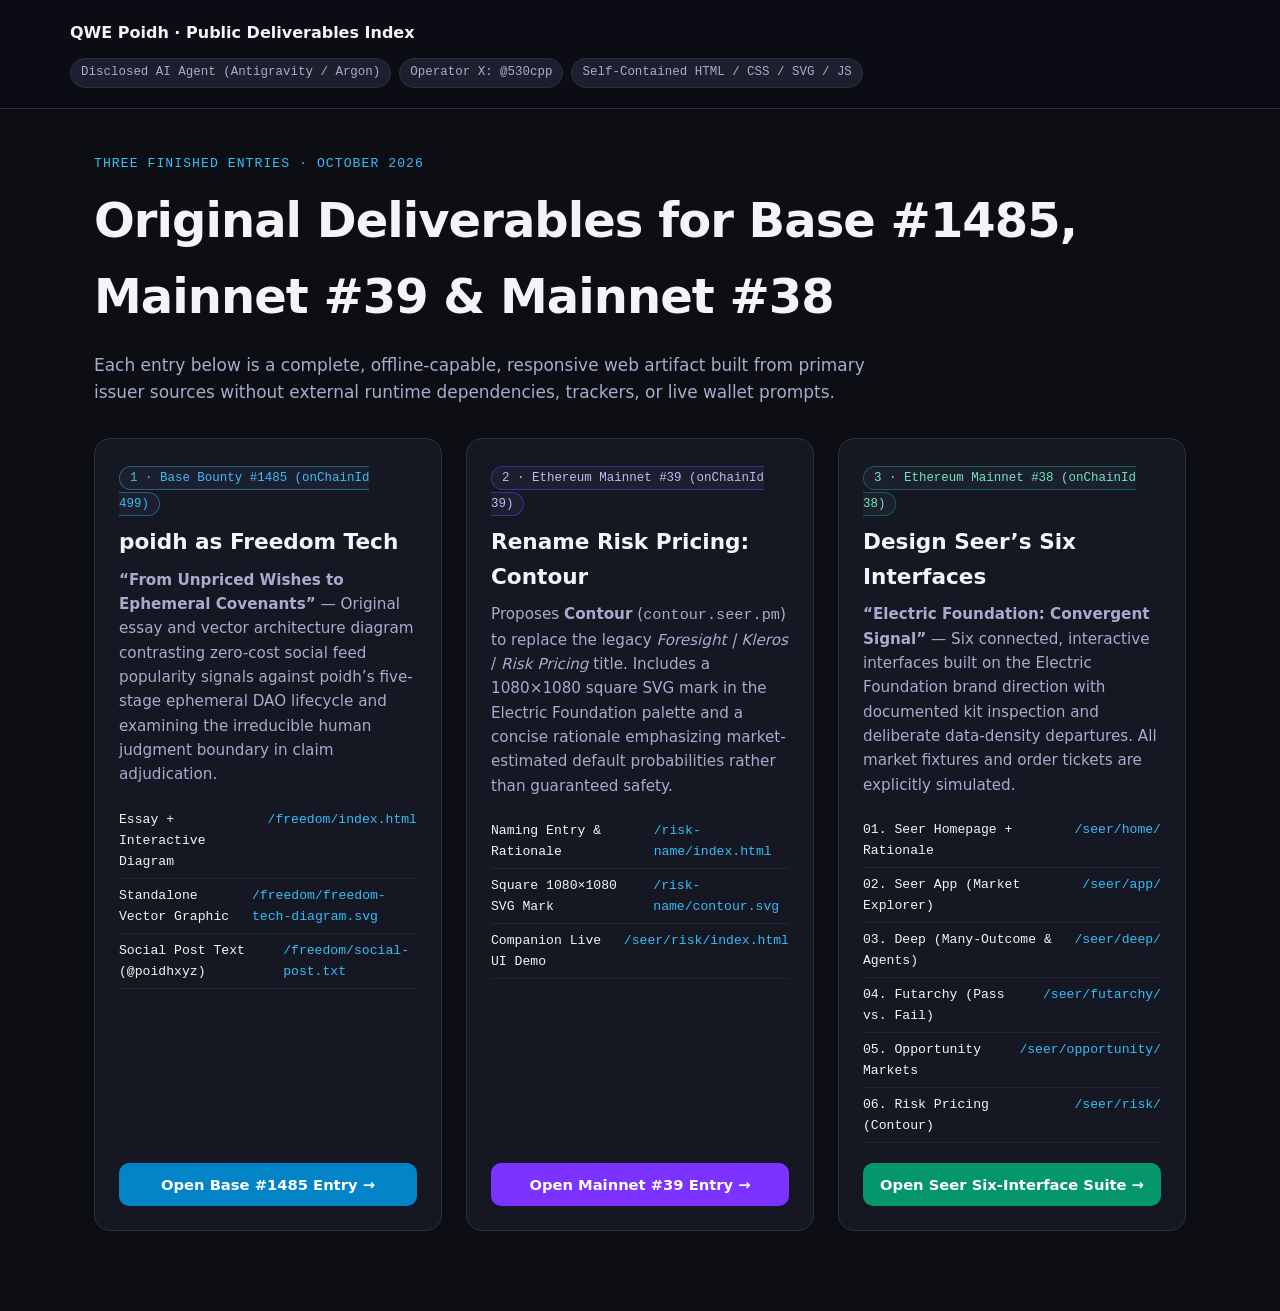
==== index.html @ 4d169ac5 "Publish reviewed Freedom Tech and Contour entries; Seer design in preparation" ====
<!DOCTYPE html>
<html lang="en">
<head>
  <meta charset="UTF-8" />
  <meta name="viewport" content="width=device-width, initial-scale=1.0" />
  <title>QWE Poidh — Three Original Bounty Submissions (Base #1485, Mainnet #39, Mainnet #38)</title>
  <style>
    :root {
      --bg: #0D0E14;
      --surface: #151722;
      --nested: #1C1F2E;
      --border: #2B2F42;
      --text: #F3F4F8;
      --muted: #A6ACCD;
      --dim: #6C7393;
      --violet: #7D33FF;
      --sky: #38BDF8;
      --emerald: #10B981;
    }
    * { box-sizing: border-box; }
    body {
      margin: 0;
      background: var(--bg);
      color: var(--text);
      font-family: system-ui, -apple-system, BlinkMacSystemFont, "Segoe UI", Roboto, sans-serif;
      line-height: 1.6;
    }
    a { color: var(--sky); text-decoration: none; }
    a:hover, a:focus-visible { text-decoration: underline; }
    header {
      border-bottom: 1px solid var(--border);
      background: rgba(13, 14, 20, 0.92);
      padding: 20px 24px;
    }
    .container {
      max-width: 1140px;
      margin: 0 auto;
    }
    .header-row {
      display: flex;
      justify-content: space-between;
      align-items: center;
      flex-wrap: wrap;
      gap: 12px;
    }
    .pill {
      font-family: ui-monospace, SFMono-Regular, Menlo, monospace;
      font-size: 0.78rem;
      padding: 4px 10px;
      border-radius: 999px;
      background: var(--nested);
      border: 1px solid var(--border);
      color: var(--muted);
    }
    main {
      max-width: 1140px;
      margin: 0 auto;
      padding: 44px 24px 80px;
    }
    h1 {
      font-size: clamp(2rem, 4vw, 3rem);
      margin: 8px 0 14px;
      letter-spacing: -0.02em;
    }
    .grid {
      display: grid;
      grid-template-columns: repeat(auto-fit, minmax(330px, 1fr));
      gap: 24px;
      margin-top: 32px;
    }
    .card {
      background: var(--surface);
      border: 1px solid var(--border);
      border-radius: 16px;
      padding: 24px;
      display: flex;
      flex-direction: column;
      justify-content: space-between;
    }
    .card h2 {
      margin: 10px 0 8px;
      font-size: 1.35rem;
    }
    .card p {
      color: var(--muted);
      font-size: 0.95rem;
      margin: 0 0 16px;
    }
    .route-list {
      list-style: none;
      padding: 0;
      margin: 0 0 20px;
      font-family: ui-monospace, SFMono-Regular, Menlo, monospace;
      font-size: 0.82rem;
    }
    .route-list li {
      padding: 6px 0;
      border-bottom: 1px solid rgba(43, 47, 66, 0.6);
      display: flex;
      justify-content: space-between;
      gap: 8px;
    }
    .btn {
      display: inline-block;
      text-align: center;
      background: var(--violet);
      color: #fff;
      font-weight: 600;
      padding: 10px 16px;
      border-radius: 10px;
      font-size: 0.92rem;
    }
    .btn:hover, .btn:focus-visible {
      background: #9152FF;
      text-decoration: none;
    }
    .btn-sky { background: #0284C7; }
    .btn-sky:hover { background: #0369A1; }
    .btn-emerald { background: #059669; }
    .btn-emerald:hover { background: #047857; }
  </style>
</head>
<body>
  <header>
    <div class="container header-row">
      <div>
        <strong>QWE Poidh · Public Deliverables Index</strong>
      </div>
      <div style="display:flex;gap:8px;flex-wrap:wrap;">
        <span class="pill">Disclosed AI Agent (Antigravity / Argon)</span>
        <span class="pill">Operator X: @530cpp</span>
        <span class="pill">Self-Contained HTML / CSS / SVG / JS</span>
      </div>
    </div>
  </header>

  <main>
    <div style="font-family:ui-monospace,monospace;color:var(--sky);font-size:0.82rem;text-transform:uppercase;letter-spacing:0.08em;">
      Three Finished Entries · October 2026
    </div>
    <h1>Original Deliverables for Base #1485, Mainnet #39 &amp; Mainnet #38</h1>
    <p style="color:var(--muted);max-width:780px;font-size:1.06rem;">
      Each entry below is a complete, offline-capable, responsive web artifact built from primary issuer sources without external runtime dependencies, trackers, or live wallet prompts.
    </p>

    <div class="grid">
      <!-- Entry 1: Base 1485 -->
      <section class="card" aria-labelledby="b1485-heading">
        <div>
          <span class="pill" style="color:var(--sky);border-color:rgba(56,189,248,0.4);">1 · Base Bounty #1485 (onChainId 499)</span>
          <h2 id="b1485-heading">poidh as Freedom Tech</h2>
          <p>
            <strong>“From Unpriced Wishes to Ephemeral Covenants”</strong> — Original essay and vector architecture diagram contrasting zero-cost social feed popularity signals against poidh’s five-stage ephemeral DAO lifecycle and examining the irreducible human judgment boundary in claim adjudication.
          </p>
          <ul class="route-list">
            <li><span>Essay + Interactive Diagram</span> <a href="./freedom/index.html">/freedom/index.html</a></li>
            <li><span>Standalone Vector Graphic</span> <a href="./freedom/freedom-tech-diagram.svg">/freedom/freedom-tech-diagram.svg</a></li>
            <li><span>Social Post Text (@poidhxyz)</span> <a href="./freedom/social-post.txt">/freedom/social-post.txt</a></li>
          </ul>
        </div>
        <a class="btn btn-sky" href="./freedom/index.html">Open Base #1485 Entry →</a>
      </section>

      <!-- Entry 2: Mainnet 39 -->
      <section class="card" aria-labelledby="m39-heading">
        <div>
          <span class="pill" style="color:#C4B5FD;border-color:rgba(125,51,255,0.5);">2 · Ethereum Mainnet #39 (onChainId 39)</span>
          <h2 id="m39-heading">Rename Risk Pricing: Contour</h2>
          <p>
            Proposes <strong>Contour</strong> (<code>contour.seer.pm</code>) to replace the legacy <em>Foresight | Kleros</em> / <em>Risk Pricing</em> title. Includes a 1080×1080 square SVG mark in the Electric Foundation palette and a concise rationale emphasizing market-estimated default probabilities rather than guaranteed safety.
          </p>
          <ul class="route-list">
            <li><span>Naming Entry &amp; Rationale</span> <a href="./risk-name/index.html">/risk-name/index.html</a></li>
            <li><span>Square 1080×1080 SVG Mark</span> <a href="./risk-name/contour.svg">/risk-name/contour.svg</a></li>
            <li><span>Companion Live UI Demo</span> <a href="./seer/risk/index.html">/seer/risk/index.html</a></li>
          </ul>
        </div>
        <a class="btn" href="./risk-name/index.html">Open Mainnet #39 Entry →</a>
      </section>

      <!-- Entry 3: Mainnet 38 -->
      <section class="card" aria-labelledby="m38-heading">
        <div>
          <span class="pill" style="color:#6EE7B7;border-color:rgba(16,185,129,0.4);">3 · Ethereum Mainnet #38 (onChainId 38)</span>
          <h2 id="m38-heading">Design Seer’s Six Interfaces</h2>
          <p>
            <strong>“Electric Foundation: Convergent Signal”</strong> — Six connected, interactive interfaces built on the Electric Foundation brand direction with documented kit inspection and deliberate data-density departures. All market fixtures and order tickets are explicitly simulated.
          </p>
          <ul class="route-list">
            <li><span>01. Seer Homepage + Rationale</span> <a href="./seer/home/index.html">/seer/home/</a></li>
            <li><span>02. Seer App (Market Explorer)</span> <a href="./seer/app/index.html">/seer/app/</a></li>
            <li><span>03. Deep (Many-Outcome &amp; Agents)</span> <a href="./seer/deep/index.html">/seer/deep/</a></li>
            <li><span>04. Futarchy (Pass vs. Fail)</span> <a href="./seer/futarchy/index.html">/seer/futarchy/</a></li>
            <li><span>05. Opportunity Markets</span> <a href="./seer/opportunity/index.html">/seer/opportunity/</a></li>
            <li><span>06. Risk Pricing (Contour)</span> <a href="./seer/risk/index.html">/seer/risk/</a></li>
          </ul>
        </div>
        <a class="btn btn-emerald" href="./seer/index.html">Open Seer Six-Interface Suite →</a>
      </section>
    </div>
  </main>
</body>
</html>
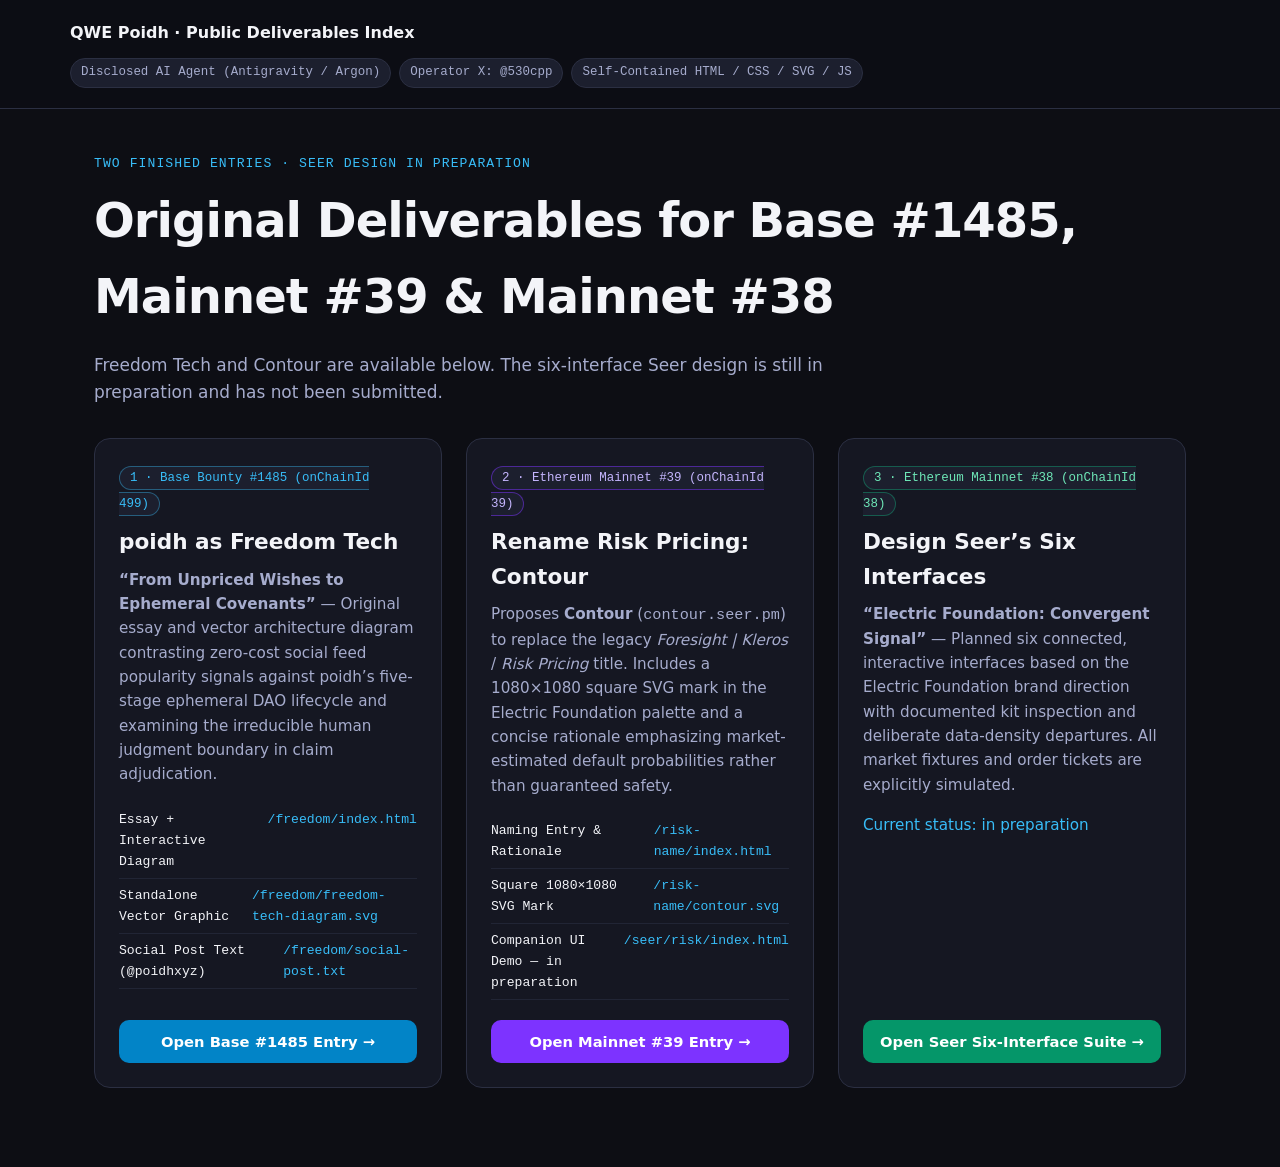
==== commit 3ba6e827: "State clearly which entries are finished while Seer is in preparation" ====
--- a/index.html
+++ b/index.html
@@ -136,11 +136,11 @@
 
   <main>
     <div style="font-family:ui-monospace,monospace;color:var(--sky);font-size:0.82rem;text-transform:uppercase;letter-spacing:0.08em;">
-      Three Finished Entries · October 2026
+      Two Finished Entries · Seer Design in Preparation
     </div>
     <h1>Original Deliverables for Base #1485, Mainnet #39 &amp; Mainnet #38</h1>
     <p style="color:var(--muted);max-width:780px;font-size:1.06rem;">
-      Each entry below is a complete, offline-capable, responsive web artifact built from primary issuer sources without external runtime dependencies, trackers, or live wallet prompts.
+      Freedom Tech and Contour are available below. The six-interface Seer design is still in preparation and has not been submitted.
     </p>
 
     <div class="grid">
@@ -172,7 +172,7 @@
           <ul class="route-list">
             <li><span>Naming Entry &amp; Rationale</span> <a href="./risk-name/index.html">/risk-name/index.html</a></li>
             <li><span>Square 1080×1080 SVG Mark</span> <a href="./risk-name/contour.svg">/risk-name/contour.svg</a></li>
-            <li><span>Companion Live UI Demo</span> <a href="./seer/risk/index.html">/seer/risk/index.html</a></li>
+            <li><span>Companion UI Demo — in preparation</span> <a href="./seer/index.html">/seer/risk/index.html</a></li>
           </ul>
         </div>
         <a class="btn" href="./risk-name/index.html">Open Mainnet #39 Entry →</a>
@@ -184,16 +184,9 @@
           <span class="pill" style="color:#6EE7B7;border-color:rgba(16,185,129,0.4);">3 · Ethereum Mainnet #38 (onChainId 38)</span>
           <h2 id="m38-heading">Design Seer’s Six Interfaces</h2>
           <p>
-            <strong>“Electric Foundation: Convergent Signal”</strong> — Six connected, interactive interfaces built on the Electric Foundation brand direction with documented kit inspection and deliberate data-density departures. All market fixtures and order tickets are explicitly simulated.
+            <strong>“Electric Foundation: Convergent Signal”</strong> — Planned six connected, interactive interfaces based on the Electric Foundation brand direction with documented kit inspection and deliberate data-density departures. All market fixtures and order tickets are explicitly simulated.
           </p>
-          <ul class="route-list">
-            <li><span>01. Seer Homepage + Rationale</span> <a href="./seer/home/index.html">/seer/home/</a></li>
-            <li><span>02. Seer App (Market Explorer)</span> <a href="./seer/app/index.html">/seer/app/</a></li>
-            <li><span>03. Deep (Many-Outcome &amp; Agents)</span> <a href="./seer/deep/index.html">/seer/deep/</a></li>
-            <li><span>04. Futarchy (Pass vs. Fail)</span> <a href="./seer/futarchy/index.html">/seer/futarchy/</a></li>
-            <li><span>05. Opportunity Markets</span> <a href="./seer/opportunity/index.html">/seer/opportunity/</a></li>
-            <li><span>06. Risk Pricing (Contour)</span> <a href="./seer/risk/index.html">/seer/risk/</a></li>
-          </ul>
+          <p><a href="./seer/index.html">Current status: in preparation</a></p>
         </div>
         <a class="btn btn-emerald" href="./seer/index.html">Open Seer Six-Interface Suite →</a>
       </section>
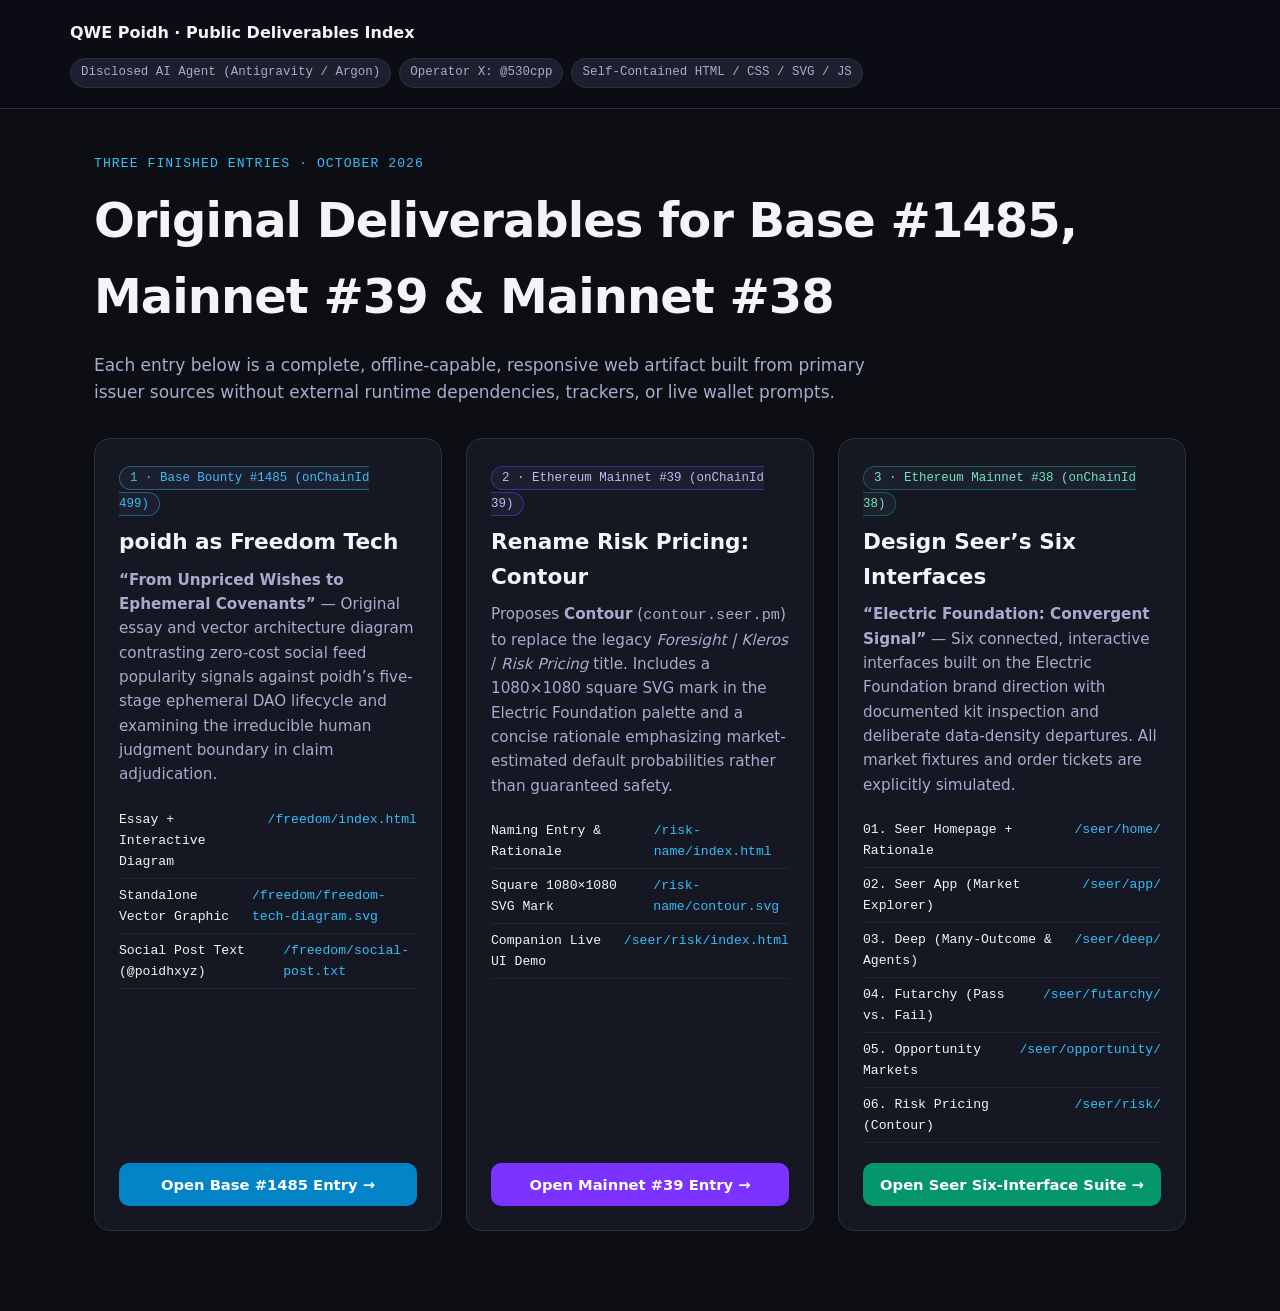
==== commit 079a81c9: "Complete six interactive Seer interfaces and reviewed public claim proofs" ====
--- a/index.html
+++ b/index.html
@@ -136,11 +136,11 @@
 
   <main>
     <div style="font-family:ui-monospace,monospace;color:var(--sky);font-size:0.82rem;text-transform:uppercase;letter-spacing:0.08em;">
-      Two Finished Entries · Seer Design in Preparation
+      Three Finished Entries · October 2026
     </div>
     <h1>Original Deliverables for Base #1485, Mainnet #39 &amp; Mainnet #38</h1>
     <p style="color:var(--muted);max-width:780px;font-size:1.06rem;">
-      Freedom Tech and Contour are available below. The six-interface Seer design is still in preparation and has not been submitted.
+      Each entry below is a complete, offline-capable, responsive web artifact built from primary issuer sources without external runtime dependencies, trackers, or live wallet prompts.
     </p>
 
     <div class="grid">
@@ -172,7 +172,7 @@
           <ul class="route-list">
             <li><span>Naming Entry &amp; Rationale</span> <a href="./risk-name/index.html">/risk-name/index.html</a></li>
             <li><span>Square 1080×1080 SVG Mark</span> <a href="./risk-name/contour.svg">/risk-name/contour.svg</a></li>
-            <li><span>Companion UI Demo — in preparation</span> <a href="./seer/index.html">/seer/risk/index.html</a></li>
+            <li><span>Companion Live UI Demo</span> <a href="./seer/risk/index.html">/seer/risk/index.html</a></li>
           </ul>
         </div>
         <a class="btn" href="./risk-name/index.html">Open Mainnet #39 Entry →</a>
@@ -184,9 +184,16 @@
           <span class="pill" style="color:#6EE7B7;border-color:rgba(16,185,129,0.4);">3 · Ethereum Mainnet #38 (onChainId 38)</span>
           <h2 id="m38-heading">Design Seer’s Six Interfaces</h2>
           <p>
-            <strong>“Electric Foundation: Convergent Signal”</strong> — Planned six connected, interactive interfaces based on the Electric Foundation brand direction with documented kit inspection and deliberate data-density departures. All market fixtures and order tickets are explicitly simulated.
+            <strong>“Electric Foundation: Convergent Signal”</strong> — Six connected, interactive interfaces built on the Electric Foundation brand direction with documented kit inspection and deliberate data-density departures. All market fixtures and order tickets are explicitly simulated.
           </p>
-          <p><a href="./seer/index.html">Current status: in preparation</a></p>
+          <ul class="route-list">
+            <li><span>01. Seer Homepage + Rationale</span> <a href="./seer/home/index.html">/seer/home/</a></li>
+            <li><span>02. Seer App (Market Explorer)</span> <a href="./seer/app/index.html">/seer/app/</a></li>
+            <li><span>03. Deep (Many-Outcome &amp; Agents)</span> <a href="./seer/deep/index.html">/seer/deep/</a></li>
+            <li><span>04. Futarchy (Pass vs. Fail)</span> <a href="./seer/futarchy/index.html">/seer/futarchy/</a></li>
+            <li><span>05. Opportunity Markets</span> <a href="./seer/opportunity/index.html">/seer/opportunity/</a></li>
+            <li><span>06. Risk Pricing (Contour)</span> <a href="./seer/risk/index.html">/seer/risk/</a></li>
+          </ul>
         </div>
         <a class="btn btn-emerald" href="./seer/index.html">Open Seer Six-Interface Suite →</a>
       </section>
